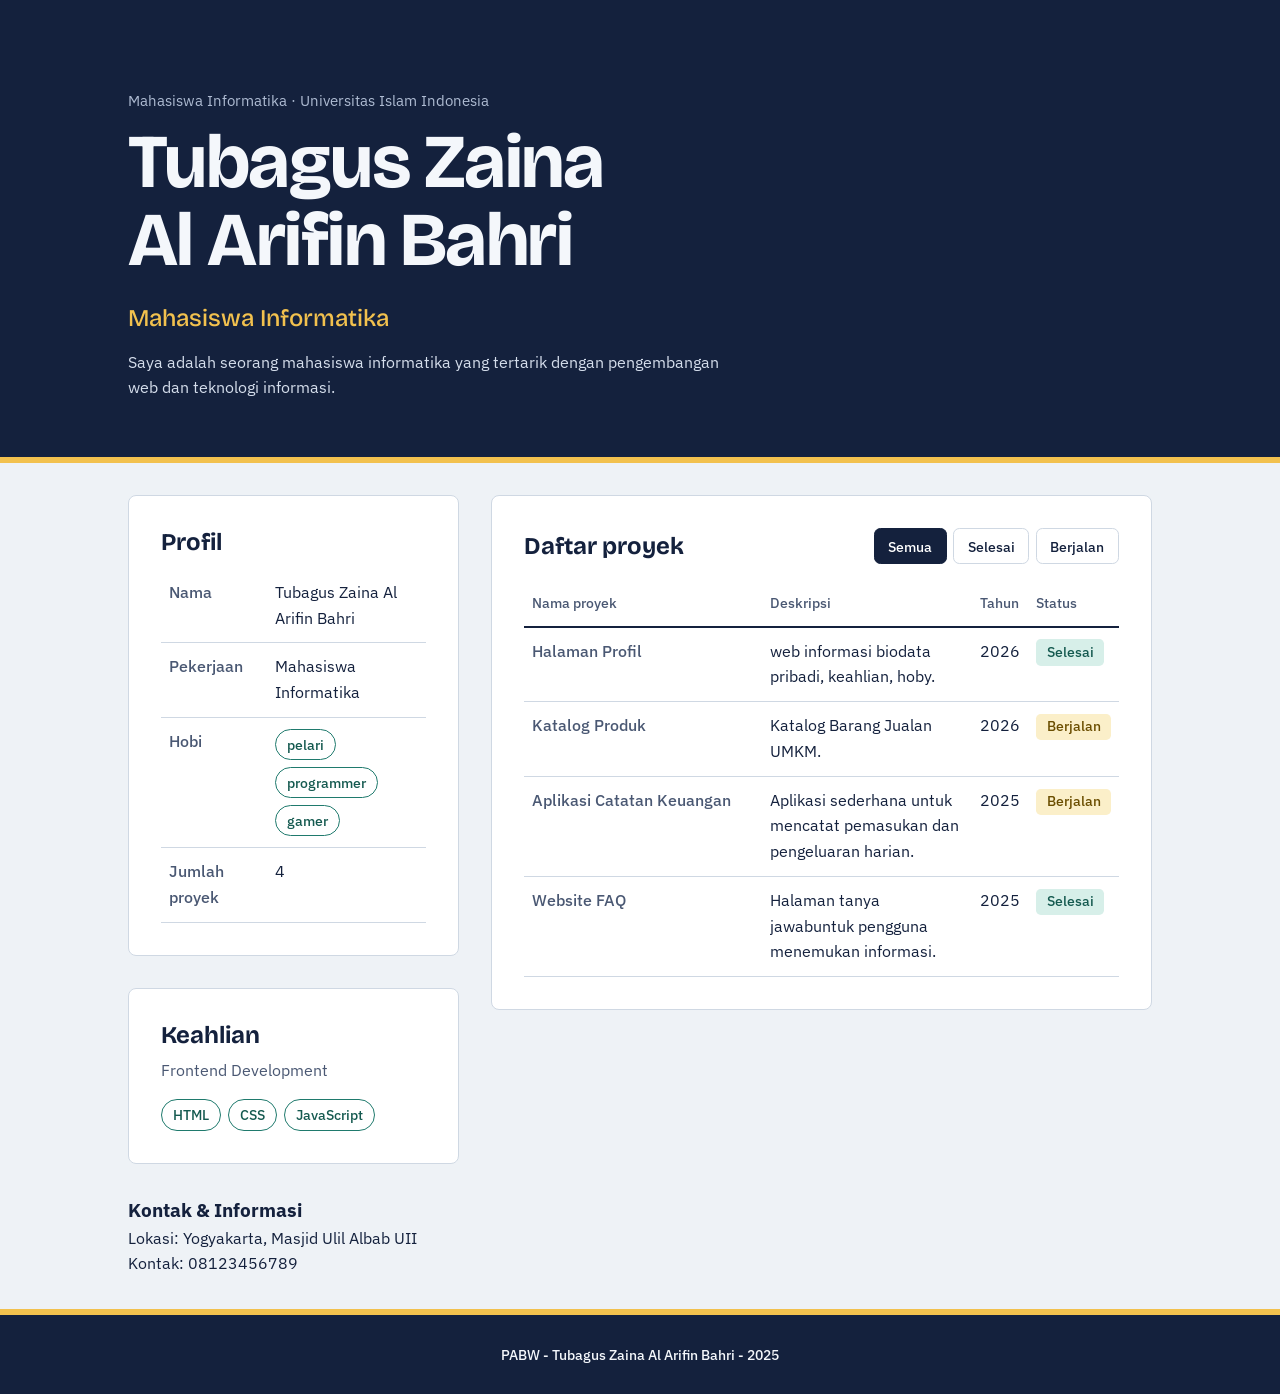
==== worksheet-p8/index.html @ b3deca1a "P8 lembar E: hilangkan 404 favicon agar Console bersih" ====
<!DOCTYPE html>
<html lang="id">
<head>
  <meta charset="UTF-8">
  <meta name="viewport" content="width=device-width, initial-scale=1">
  <title id="judul-halaman">Profil Mahasiswa</title>
  <link rel="preconnect" href="https://fonts.googleapis.com">
  <link rel="preconnect" href="https://fonts.gstatic.com" crossorigin>
  <link href="https://fonts.googleapis.com/css2?family=Bricolage+Grotesque:opsz,wght@12..96,500;12..96,700&family=IBM+Plex+Sans:wght@400;500&display=swap" rel="stylesheet">
  <link rel="icon" href="data:,">
  <link rel="stylesheet" href="css/style.css">
</head>
<body>
  <header class="hero">
    <div class="wadah">
      <p class="hero-meta">Mahasiswa Informatika · Universitas Islam Indonesia</p>
      <h1 id="nama" class="hero-nama">Tubagus Zaina Al Arifin Bahri</h1>
      <p id="peran" class="hero-peran">Mahasiswa Informatika</p>
      <p id="perkenalan" class="hero-perkenalan">Saya adalah seorang mahasiswa informatika yang tertarik dengan pengembangan web dan teknologi informasi.</p>
    </div>
  </header>

  <main class="wadah isi">
    <div class="kolom-samping">
      <section class="panel" aria-labelledby="judul-profil">
        <h2 id="judul-profil">Profil</h2>
        <table class="tabel tabel-profil">
          <tbody>
            <tr>
              <th scope="row">Nama</th>
              <td id="tabel-nama">Tubagus Zaina Al Arifin Bahri</td>
            </tr>
            <tr>
              <th scope="row">Pekerjaan</th>
              <td id="tabel-peran">Mahasiswa Informatika</td>
            </tr>
            <tr>
              <th scope="row">Hobi</th>
              <td><ul id="daftar-hobi" class="chip-daftar">pelari, programmer, gamer</ul></td>
            </tr>
            <tr>
              <th scope="row">Jumlah proyek</th>
              <td id="jumlah-proyek"></td>
            </tr>
          </tbody>
        </table>
      </section>

      <section class="panel" aria-labelledby="judul-keahlian">
        <h2 id="judul-keahlian">Keahlian</h2>
        <p id="keahlian-ringkas" class="keahlian-ringkas">Frontend Development</p>
        <ul id="daftar-keahlian" class="chip-daftar">
          <li>JavaScript</li>
          <li>HTML</li>
          <li>CSS</li>
        </ul>
      </section>
    </div>

    <section class="panel panel-proyek" aria-labelledby="judul-proyek">
      <div class="proyek-kepala">
        <h2 id="judul-proyek">Daftar proyek</h2>
        <div class="filter" role="group" aria-label="Saring proyek">
          <button type="button" class="filter-tombol" data-filter="semua" aria-pressed="true">Semua</button>
          <button type="button" class="filter-tombol" data-filter="selesai" aria-pressed="false">Selesai</button>
          <button type="button" class="filter-tombol" data-filter="berjalan" aria-pressed="false">Berjalan</button>
        </div>
      </div>
      <p id="hasil-filter" class="hasil-filter" aria-live="polite"></p>
      <div class="tabel-gulir">
        <table class="tabel tabel-proyek">
          <thead>
            <tr>
              <th scope="col">Nama proyek</th>
              <th scope="col">Deskripsi</th>
              <th scope="col">Tahun</th>
              <th scope="col">Status</th>
            </tr>
          </thead>
          <tbody id="daftar-proyek"></tbody>
        </table>
      </div>
    </section>
      <section id="kontak" class="card">
        <h3>Kontak & Informasi</h3>
        <p>Lokasi: Yogyakarta, Masjid Ulil Albab UII</p>
        <p>Kontak: 08123456789</p>

      </section>
    </main>

  <footer class="kaki">
    <div class="wadah">
      <table class="tabel tabel-kaki">
        <tbody>
          <tr>
            <td>PABW - Tubagus Zaina Al Arifin Bahri - 2025</td>
          </tr>
        </tbody>
      </table>
    </div>
  </footer>

  <script type="module" src="js/app.js"></script>
</body>
</html>
---- worksheet-p8/css/style.css ----
/* ===== Token ===== */
:root {
  --latar: #eef2f6;
  --kertas: #ffffff;
  --tinta: #14213d;
  --tinta-pudar: #4a5873;
  --garis: #cfd8e3;
  --aksen: #1f7a6d;
  --aksen-gelap: #155a50;
  --sorot: #f2c14e;

  --font-judul: "Bricolage Grotesque", "Segoe UI", system-ui, sans-serif;
  --font-isi: "IBM Plex Sans", "Segoe UI", system-ui, sans-serif;

  --lebar: 64rem;
  --jarak: clamp(1rem, 4vw, 2rem);
}

/* ===== Dasar ===== */
*,
*::before,
*::after {
  box-sizing: border-box;
}

html {
  -webkit-text-size-adjust: 100%;
}

body {
  margin: 0;
  background: var(--latar);
  color: var(--tinta);
  font-family: var(--font-isi);
  font-size: 1rem;
  line-height: 1.6;
}

h1,
h2,
h3,
p,
ul {
  margin: 0;
}

ul {
  padding: 0;
  list-style: none;
}

.wadah {
  width: min(100% - 2 * var(--jarak), var(--lebar));
  margin-inline: auto;
}

:focus-visible {
  outline: 3px solid var(--aksen);
  outline-offset: 3px;
}

/* ===== Hero ===== */
.hero {
  background: var(--tinta);
  color: #f4f7fb;
  padding-block: clamp(2.5rem, 9vw, 5.5rem) clamp(2rem, 6vw, 3.5rem);
  border-bottom: 6px solid var(--sorot);
}

.hero-meta {
  color: #aebbd2;
  font-size: 0.95rem;
  margin-bottom: 0.75rem;
}

.hero-nama {
  font-family: var(--font-judul);
  font-weight: 700;
  font-size: clamp(2.25rem, 8vw, 4.75rem);
  line-height: 1.02;
  letter-spacing: -0.02em;
  max-width: 14ch;
  text-wrap: balance;
}

.hero-peran {
  margin-top: 1.25rem;
  font-family: var(--font-judul);
  font-weight: 500;
  font-size: clamp(1.15rem, 3vw, 1.5rem);
  color: var(--sorot);
}

.hero-perkenalan {
  margin-top: 0.75rem;
  max-width: 60ch;
  color: #d5deec;
}

/* ===== Isi: dua kolom, satu kolom di layar kecil ===== */
.isi {
  display: grid;
  grid-template-columns: 1fr;
  gap: var(--jarak);
  padding-block: var(--jarak);
}

.panel {
  background: var(--kertas);
  border: 1px solid var(--garis);
  border-radius: 0.5rem;
  padding: var(--jarak);
}

.panel h2 {
  font-family: var(--font-judul);
  font-size: 1.5rem;
  line-height: 1.2;
}

/* ===== Kolom samping ===== */
.kolom-samping {
  display: grid;
  gap: var(--jarak);
}

/* ===== Tabel umum ===== */
.tabel {
  width: 100%;
  border-collapse: collapse;
}

.tabel th,
.tabel td {
  text-align: left;
  vertical-align: top;
  padding: 0.7rem 0.5rem;
  border-bottom: 1px solid var(--garis);
}

.tabel thead th {
  font-size: 0.9rem;
  color: var(--tinta-pudar);
  font-weight: 500;
  border-bottom: 2px solid var(--tinta);
}

.tabel tbody th {
  width: 40%;
  font-weight: 500;
  color: var(--tinta-pudar);
}

.tabel-profil {
  margin-top: 0.75rem;
}

/* ===== Chip (hobi dan keahlian) ===== */
.chip-daftar {
  display: flex;
  flex-wrap: wrap;
  gap: 0.4rem;
}

.chip-daftar li {
  padding: 0.2rem 0.7rem;
  border: 1.5px solid var(--aksen);
  border-radius: 999px;
  color: var(--aksen-gelap);
  font-weight: 500;
  font-size: 0.9rem;
}

/* ===== Keahlian ===== */
.keahlian-ringkas {
  margin-top: 0.5rem;
  color: var(--tinta-pudar);
  overflow-wrap: anywhere;
}

.keahlian-ringkas:not(:empty) + .chip-daftar,
.keahlian-ringkas:empty + .chip-daftar {
  margin-top: 1rem;
}

/* ===== Proyek ===== */
.proyek-kepala {
  display: flex;
  flex-wrap: wrap;
  align-items: center;
  justify-content: space-between;
  gap: 0.75rem;
}

.filter {
  display: flex;
  flex-wrap: wrap;
  gap: 0.4rem;
}

.filter-tombol {
  font: inherit;
  font-size: 0.9rem;
  font-weight: 500;
  color: var(--tinta);
  background: transparent;
  border: 1.5px solid var(--garis);
  border-radius: 0.4rem;
  padding: 0.35rem 0.85rem;
  cursor: pointer;
}

.filter-tombol:hover {
  border-color: var(--tinta);
}

.filter-tombol[aria-pressed="true"] {
  background: var(--tinta);
  border-color: var(--tinta);
  color: #ffffff;
}

.hasil-filter {
  margin-top: 0.75rem;
  color: var(--tinta-pudar);
  font-size: 0.95rem;
}

.hasil-filter:empty {
  display: none;
}

.tabel-gulir {
  margin-top: 1rem;
  overflow-x: auto;
}

.tabel-proyek td:first-child {
  font-family: var(--font-judul);
  font-weight: 500;
  font-size: 1.05rem;
}

.status {
  display: inline-block;
  padding: 0.15rem 0.65rem;
  border-radius: 0.3rem;
  font-size: 0.85rem;
  font-weight: 500;
  white-space: nowrap;
}

.status--selesai {
  background: #d7efe9;
  color: var(--aksen-gelap);
}

.status--berjalan {
  background: #fbefc9;
  color: #6b4e00;
}

/* ===== Kaki ===== */
.kaki {
  padding-block: 1.25rem;
  border-top: 6px solid var(--sorot);
  background: var(--tinta);
  color: #d5deec;
  font-size: 0.9rem;
}

.tabel-kaki th,
.tabel-kaki td {
  padding: 0.5rem;
}

.tabel-kaki thead th {
  border-bottom: 1px solid var(--garis);
}

.tabel-kaki tbody td {
  border-bottom: 0;
  color: #f4f7fb;
  text-align: center;
  font-weight: 500;
}

@media (max-width: 36rem) {
  .tabel-kaki thead {
    display: none;
  }

  .tabel-kaki tr,
  .tabel-kaki td {
    display: block;
  }

  .tabel-kaki td {
    padding: 0.15rem 0;
  }
}

/* ===== Layar lebar ===== */
@media (min-width: 52rem) {
  .isi {
    grid-template-columns: minmax(16rem, 1fr) 2fr;
    align-items: start;
  }

  .kolom-samping {
    position: sticky;
    top: var(--jarak);
  }
}

@media (prefers-reduced-motion: reduce) {
  * {
    scroll-behavior: auto;
    transition: none;
  }
}
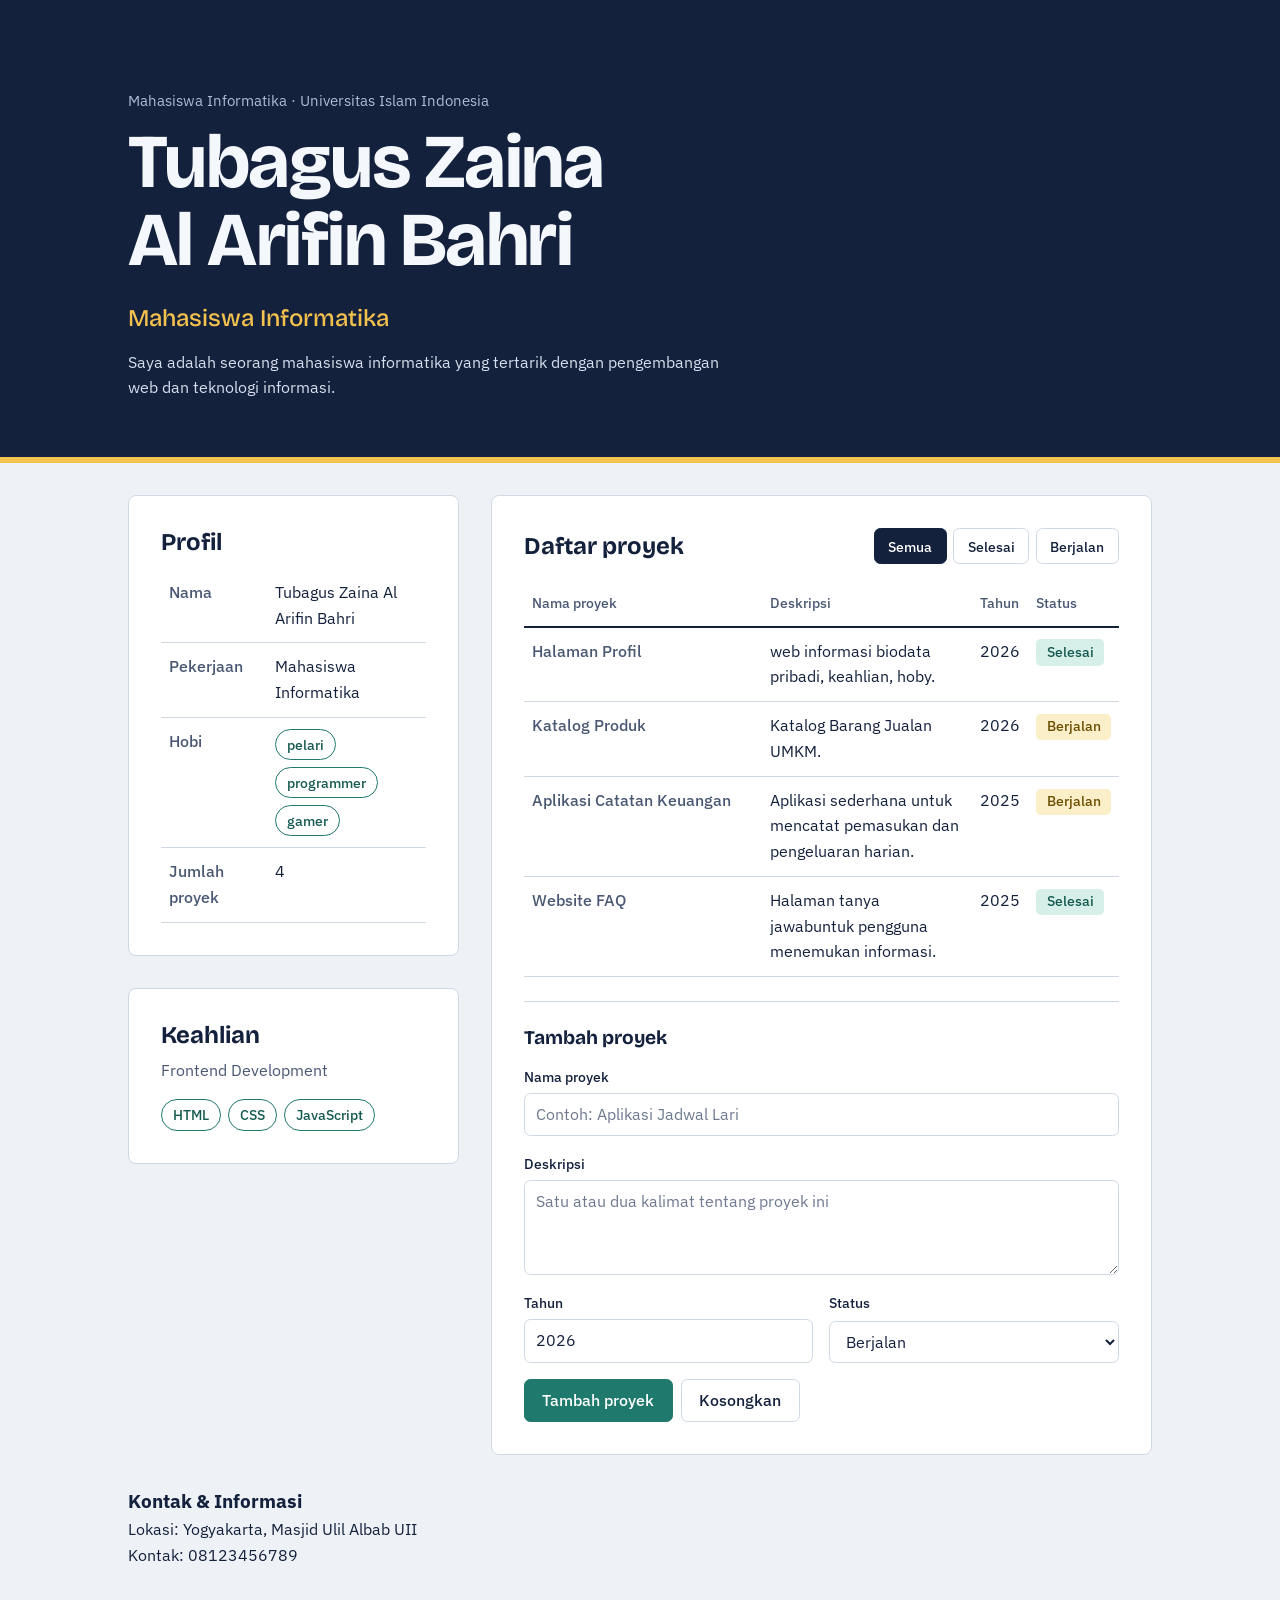
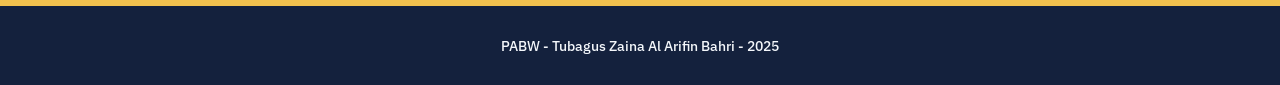
==== commit 51c3db0f: "P8: tambah form input proyek (HTML + CSS) dan perbaiki overflow horizontal di mobile" ====
--- a/worksheet-p8/index.html
+++ b/worksheet-p8/index.html
@@ -80,6 +80,35 @@
           <tbody id="daftar-proyek"></tbody>
         </table>
       </div>
+      <form id="form-proyek" class="form-proyek" aria-labelledby="judul-form">
+        <h3 id="judul-form">Tambah proyek</h3>
+        <div class="form-grid">
+          <div class="field field--lebar">
+            <label for="input-judul">Nama proyek</label>
+            <input type="text" id="input-judul" name="judul" required maxlength="60" placeholder="Contoh: Aplikasi Jadwal Lari">
+          </div>
+          <div class="field field--lebar">
+            <label for="input-deskripsi">Deskripsi</label>
+            <textarea id="input-deskripsi" name="deskripsi" rows="3" required maxlength="160" placeholder="Satu atau dua kalimat tentang proyek ini"></textarea>
+          </div>
+          <div class="field">
+            <label for="input-tahun">Tahun</label>
+            <input type="number" id="input-tahun" name="tahun" required min="2000" max="2100" value="2026" inputmode="numeric">
+          </div>
+          <div class="field">
+            <label for="input-status">Status</label>
+            <select id="input-status" name="selesai">
+              <option value="false">Berjalan</option>
+              <option value="true">Selesai</option>
+            </select>
+          </div>
+        </div>
+        <p id="pesan-form" class="pesan-form" role="status" aria-live="polite"></p>
+        <div class="form-aksi">
+          <button type="submit" class="tombol">Tambah proyek</button>
+          <button type="reset" class="tombol tombol--sekunder">Kosongkan</button>
+        </div>
+      </form>
     </section>
       <section id="kontak" class="card">
         <h3>Kontak & Informasi</h3>
--- a/worksheet-p8/css/style.css
+++ b/worksheet-p8/css/style.css
@@ -100,7 +100,7 @@
 /* ===== Isi: dua kolom, satu kolom di layar kecil ===== */
 .isi {
   display: grid;
-  grid-template-columns: 1fr;
+  grid-template-columns: minmax(0, 1fr);
   gap: var(--jarak);
   padding-block: var(--jarak);
 }
@@ -285,6 +285,132 @@
   font-weight: 500;
 }
 
+/* ===== Form tambah proyek ===== */
+.form-proyek {
+  margin-top: 1.5rem;
+  padding-top: 1.5rem;
+  border-top: 1px solid var(--garis);
+}
+
+.form-proyek h3 {
+  font-family: var(--font-judul);
+  font-size: 1.2rem;
+  line-height: 1.2;
+}
+
+.form-grid {
+  display: grid;
+  grid-template-columns: 1fr;
+  gap: 1rem;
+  margin-top: 1rem;
+}
+
+.field {
+  display: grid;
+  gap: 0.3rem;
+}
+
+.field label {
+  font-size: 0.9rem;
+  font-weight: 500;
+}
+
+.field input,
+.field select,
+.field textarea {
+  width: 100%;
+  font: inherit;
+  color: var(--tinta);
+  background: var(--kertas);
+  border: 1.5px solid var(--garis);
+  border-radius: 0.4rem;
+  padding: 0.5rem 0.7rem;
+}
+
+.field textarea {
+  resize: vertical;
+  min-height: 5rem;
+}
+
+.field input::placeholder,
+.field textarea::placeholder {
+  color: var(--tinta-pudar);
+  opacity: 0.8;
+}
+
+.field input:hover,
+.field select:hover,
+.field textarea:hover {
+  border-color: var(--tinta-pudar);
+}
+
+.field input:focus-visible,
+.field select:focus-visible,
+.field textarea:focus-visible {
+  outline: 3px solid var(--aksen);
+  outline-offset: 1px;
+  border-color: var(--aksen);
+}
+
+.field input:user-invalid,
+.field textarea:user-invalid {
+  border-color: #b3261e;
+}
+
+.pesan-form {
+  margin-top: 0.75rem;
+  font-size: 0.95rem;
+  color: var(--tinta-pudar);
+}
+
+.pesan-form:empty {
+  display: none;
+}
+
+.form-aksi {
+  display: flex;
+  flex-wrap: wrap;
+  gap: 0.5rem;
+  margin-top: 1rem;
+}
+
+.tombol {
+  font: inherit;
+  font-weight: 500;
+  color: #ffffff;
+  background: var(--aksen);
+  border: 1.5px solid var(--aksen);
+  border-radius: 0.4rem;
+  padding: 0.5rem 1.1rem;
+  cursor: pointer;
+}
+
+.tombol:hover {
+  background: var(--aksen-gelap);
+  border-color: var(--aksen-gelap);
+}
+
+.tombol--sekunder {
+  color: var(--tinta);
+  background: transparent;
+  border-color: var(--garis);
+}
+
+.tombol--sekunder:hover {
+  background: transparent;
+  border-color: var(--tinta);
+}
+
+@media (min-width: 36rem) {
+  .form-grid {
+    grid-template-columns: 1fr 1fr;
+  }
+
+  .field--lebar {
+    grid-column: 1 / -1;
+  }
+}
+
 @media (max-width: 36rem) {
   .tabel-kaki thead {
     display: none;
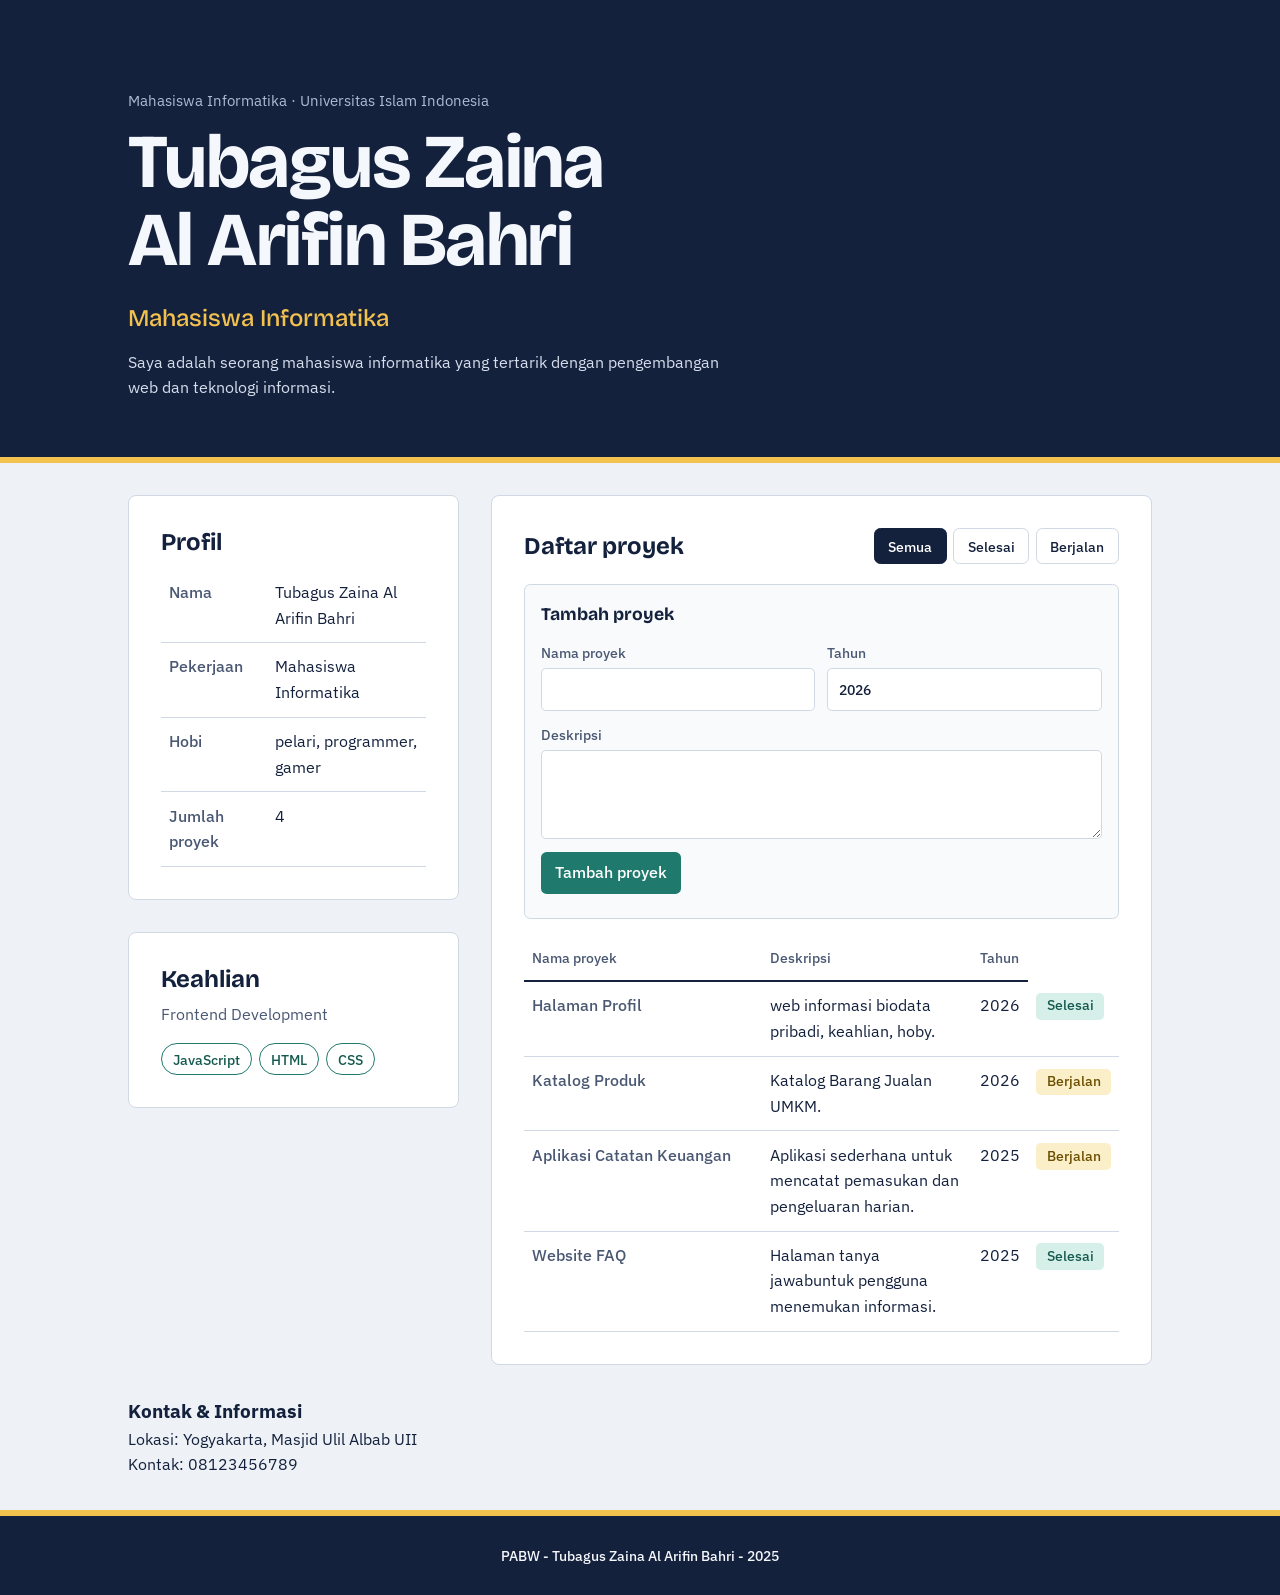
==== commit 9cde793e: "23.25" ====
--- a/worksheet-p8/index.html
+++ b/worksheet-p8/index.html
@@ -7,7 +7,6 @@
   <link rel="preconnect" href="https://fonts.googleapis.com">
   <link rel="preconnect" href="https://fonts.gstatic.com" crossorigin>
   <link href="https://fonts.googleapis.com/css2?family=Bricolage+Grotesque:opsz,wght@12..96,500;12..96,700&family=IBM+Plex+Sans:wght@400;500&display=swap" rel="stylesheet">
-  <link rel="icon" href="data:,">
   <link rel="stylesheet" href="css/style.css">
 </head>
 <body>
@@ -67,6 +66,25 @@
         </div>
       </div>
       <p id="hasil-filter" class="hasil-filter" aria-live="polite"></p>
+      <form id="form-proyek" class="form-proyek">
+        <h3>Tambah proyek</h3>
+        <div class="form-proyek-grid">
+          <label>
+            Nama proyek
+            <input name="judul" type="text" required maxlength="100">
+          </label>
+          <label>
+            Tahun
+            <input name="tahun" type="number" required min="1900" max="9999" value="2026">
+          </label>
+          <label class="form-proyek-deskripsi">
+            Deskripsi
+            <textarea name="deskripsi" required maxlength="500" rows="3"></textarea>
+          </label>
+        </div>
+        <button class="tombol-tambah" type="submit">Tambah proyek</button>
+        <p id="pesan-proyek" class="pesan-proyek" aria-live="polite"></p>
+      </form>
       <div class="tabel-gulir">
         <table class="tabel tabel-proyek">
           <thead>
@@ -74,41 +92,11 @@
               <th scope="col">Nama proyek</th>
               <th scope="col">Deskripsi</th>
               <th scope="col">Tahun</th>
-              <th scope="col">Status</th>
             </tr>
           </thead>
           <tbody id="daftar-proyek"></tbody>
         </table>
       </div>
-      <form id="form-proyek" class="form-proyek" aria-labelledby="judul-form">
-        <h3 id="judul-form">Tambah proyek</h3>
-        <div class="form-grid">
-          <div class="field field--lebar">
-            <label for="input-judul">Nama proyek</label>
-            <input type="text" id="input-judul" name="judul" required maxlength="60" placeholder="Contoh: Aplikasi Jadwal Lari">
-          </div>
-          <div class="field field--lebar">
-            <label for="input-deskripsi">Deskripsi</label>
-            <textarea id="input-deskripsi" name="deskripsi" rows="3" required maxlength="160" placeholder="Satu atau dua kalimat tentang proyek ini"></textarea>
-          </div>
-          <div class="field">
-            <label for="input-tahun">Tahun</label>
-            <input type="number" id="input-tahun" name="tahun" required min="2000" max="2100" value="2026" inputmode="numeric">
-          </div>
-          <div class="field">
-            <label for="input-status">Status</label>
-            <select id="input-status" name="selesai">
-              <option value="false">Berjalan</option>
-              <option value="true">Selesai</option>
-            </select>
-          </div>
-        </div>
-        <p id="pesan-form" class="pesan-form" role="status" aria-live="polite"></p>
-        <div class="form-aksi">
-          <button type="submit" class="tombol">Tambah proyek</button>
-          <button type="reset" class="tombol tombol--sekunder">Kosongkan</button>
-        </div>
-      </form>
     </section>
       <section id="kontak" class="card">
         <h3>Kontak & Informasi</h3>
@@ -127,6 +115,7 @@
           </tr>
         </tbody>
       </table>
+
     </div>
   </footer>
 
--- a/worksheet-p8/css/style.css
+++ b/worksheet-p8/css/style.css
@@ -100,7 +100,7 @@
 /* ===== Isi: dua kolom, satu kolom di layar kecil ===== */
 .isi {
   display: grid;
-  grid-template-columns: minmax(0, 1fr);
+  grid-template-columns: 1fr;
   gap: var(--jarak);
   padding-block: var(--jarak);
 }
@@ -230,6 +230,76 @@
   display: none;
 }
 
+.form-proyek {
+  margin-top: 1.25rem;
+  padding: 1rem;
+  border: 1px solid var(--garis);
+  border-radius: 0.4rem;
+  background: #f8fafc;
+}
+
+.form-proyek h3 {
+  margin-bottom: 0.75rem;
+  font-family: var(--font-judul);
+  font-size: 1.1rem;
+}
+
+.form-proyek-grid {
+  display: grid;
+  grid-template-columns: repeat(auto-fit, minmax(min(100%, 12rem), 1fr));
+  gap: 0.75rem;
+}
+
+.form-proyek label {
+  display: grid;
+  gap: 0.25rem;
+  color: var(--tinta-pudar);
+  font-size: 0.9rem;
+  font-weight: 500;
+}
+
+.form-proyek-deskripsi {
+  grid-column: 1 / -1;
+}
+
+.form-proyek input,
+.form-proyek textarea,
+.form-proyek select {
+  width: 100%;
+  padding: 0.55rem 0.65rem;
+  border: 1px solid var(--garis);
+  border-radius: 0.3rem;
+  background: var(--kertas);
+  color: var(--tinta);
+  font: inherit;
+}
+
+.form-proyek textarea {
+  resize: vertical;
+}
+
+.tombol-tambah {
+  margin-top: 0.85rem;
+  padding: 0.5rem 0.9rem;
+  border: 0;
+  border-radius: 0.35rem;
+  background: var(--aksen);
+  color: #ffffff;
+  font: inherit;
+  font-weight: 500;
+  cursor: pointer;
+}
+
+.tombol-tambah:hover {
+  background: var(--aksen-gelap);
+}
+
+.pesan-proyek {
+  margin-top: 0.5rem;
+  color: var(--aksen-gelap);
+  font-size: 0.9rem;
+}
+
 .tabel-gulir {
   margin-top: 1rem;
   overflow-x: auto;
@@ -285,132 +355,6 @@
   font-weight: 500;
 }
 
-/* ===== Form tambah proyek ===== */
-.form-proyek {
-  margin-top: 1.5rem;
-  padding-top: 1.5rem;
-  border-top: 1px solid var(--garis);
-}
-
-.form-proyek h3 {
-  font-family: var(--font-judul);
-  font-size: 1.2rem;
-  line-height: 1.2;
-}
-
-.form-grid {
-  display: grid;
-  grid-template-columns: 1fr;
-  gap: 1rem;
-  margin-top: 1rem;
-}
-
-.field {
-  display: grid;
-  gap: 0.3rem;
-}
-
-.field label {
-  font-size: 0.9rem;
-  font-weight: 500;
-}
-
-.field input,
-.field select,
-.field textarea {
-  width: 100%;
-  font: inherit;
-  color: var(--tinta);
-  background: var(--kertas);
-  border: 1.5px solid var(--garis);
-  border-radius: 0.4rem;
-  padding: 0.5rem 0.7rem;
-}
-
-.field textarea {
-  resize: vertical;
-  min-height: 5rem;
-}
-
-.field input::placeholder,
-.field textarea::placeholder {
-  color: var(--tinta-pudar);
-  opacity: 0.8;
-}
-
-.field input:hover,
-.field select:hover,
-.field textarea:hover {
-  border-color: var(--tinta-pudar);
-}
-
-.field input:focus-visible,
-.field select:focus-visible,
-.field textarea:focus-visible {
-  outline: 3px solid var(--aksen);
-  outline-offset: 1px;
-  border-color: var(--aksen);
-}
-
-.field input:user-invalid,
-.field textarea:user-invalid {
-  border-color: #b3261e;
-}
-
-.pesan-form {
-  margin-top: 0.75rem;
-  font-size: 0.95rem;
-  color: var(--tinta-pudar);
-}
-
-.pesan-form:empty {
-  display: none;
-}
-
-.form-aksi {
-  display: flex;
-  flex-wrap: wrap;
-  gap: 0.5rem;
-  margin-top: 1rem;
-}
-
-.tombol {
-  font: inherit;
-  font-weight: 500;
-  color: #ffffff;
-  background: var(--aksen);
-  border: 1.5px solid var(--aksen);
-  border-radius: 0.4rem;
-  padding: 0.5rem 1.1rem;
-  cursor: pointer;
-}
-
-.tombol:hover {
-  background: var(--aksen-gelap);
-  border-color: var(--aksen-gelap);
-}
-
-.tombol--sekunder {
-  color: var(--tinta);
-  background: transparent;
-  border-color: var(--garis);
-}
-
-.tombol--sekunder:hover {
-  background: transparent;
-  border-color: var(--tinta);
-}
-
-@media (min-width: 36rem) {
-  .form-grid {
-    grid-template-columns: 1fr 1fr;
-  }
-
-  .field--lebar {
-    grid-column: 1 / -1;
-  }
-}
-
 @media (max-width: 36rem) {
   .tabel-kaki thead {
     display: none;
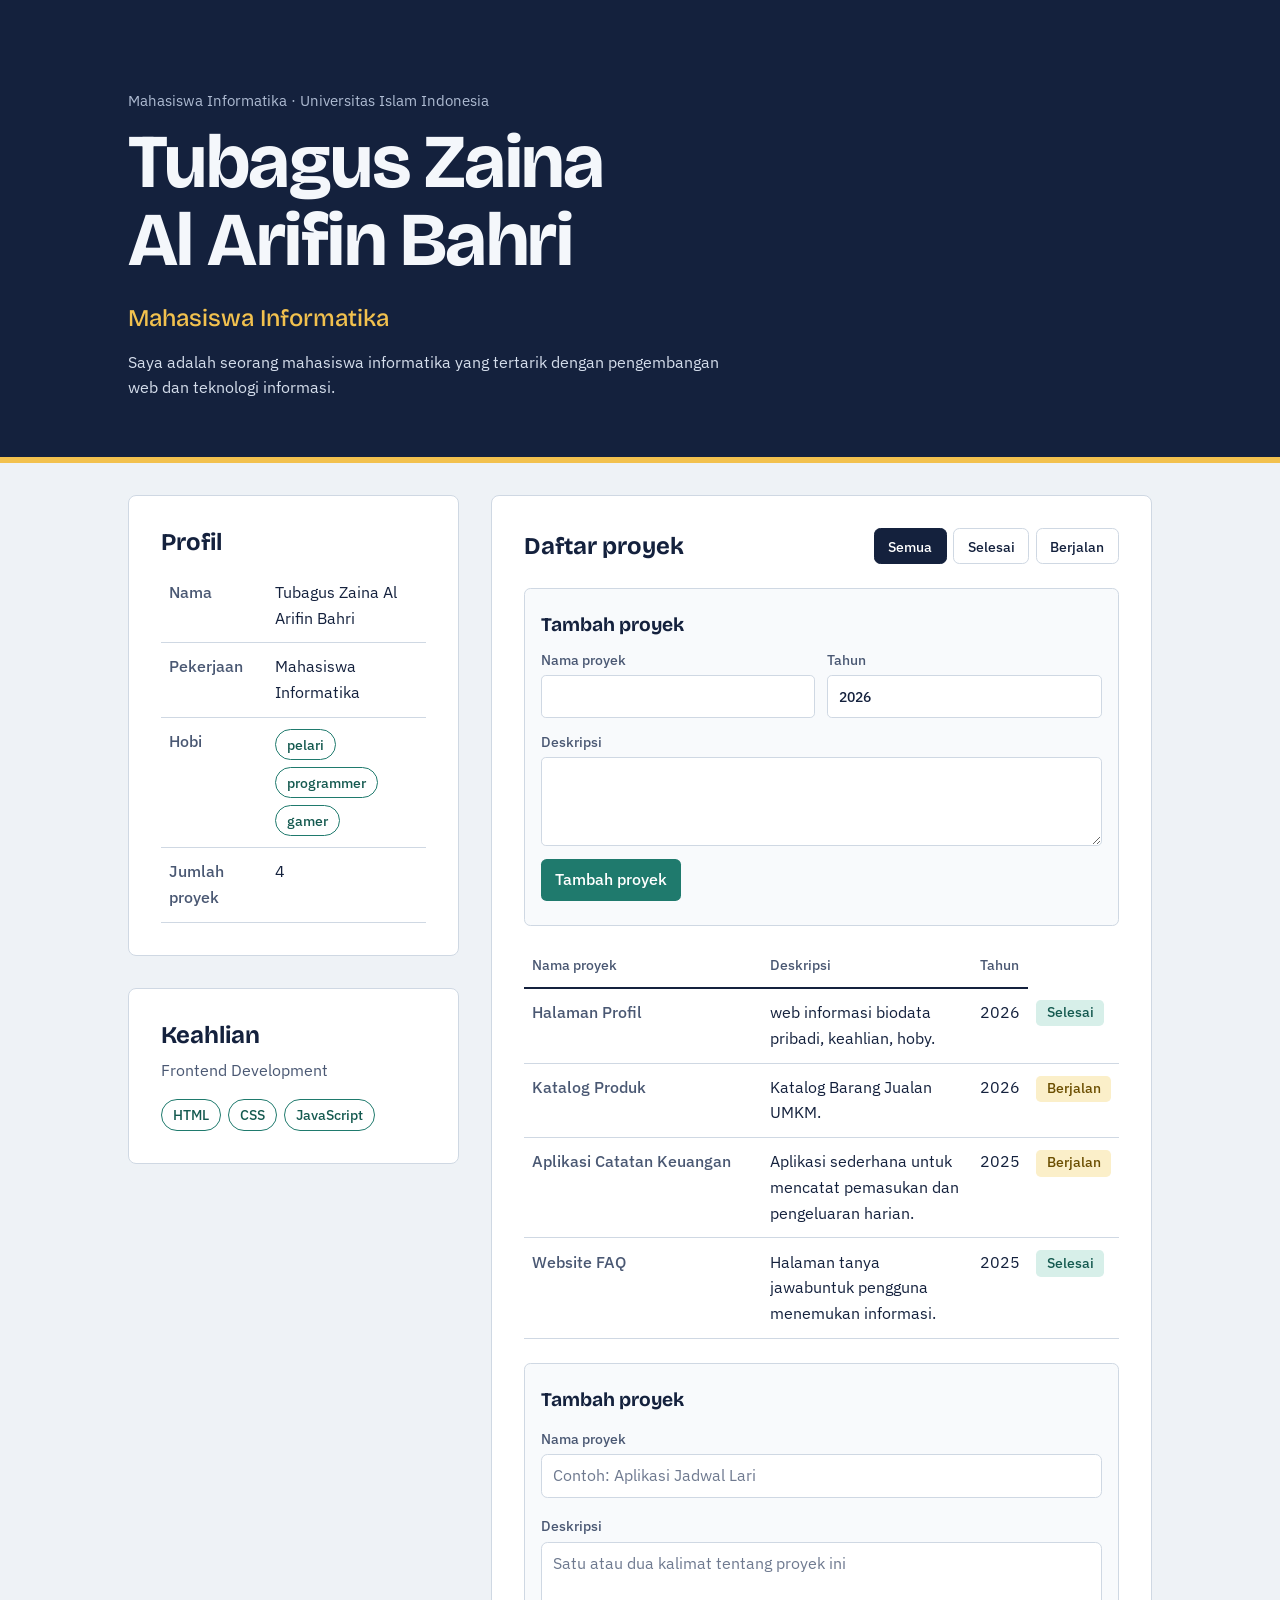
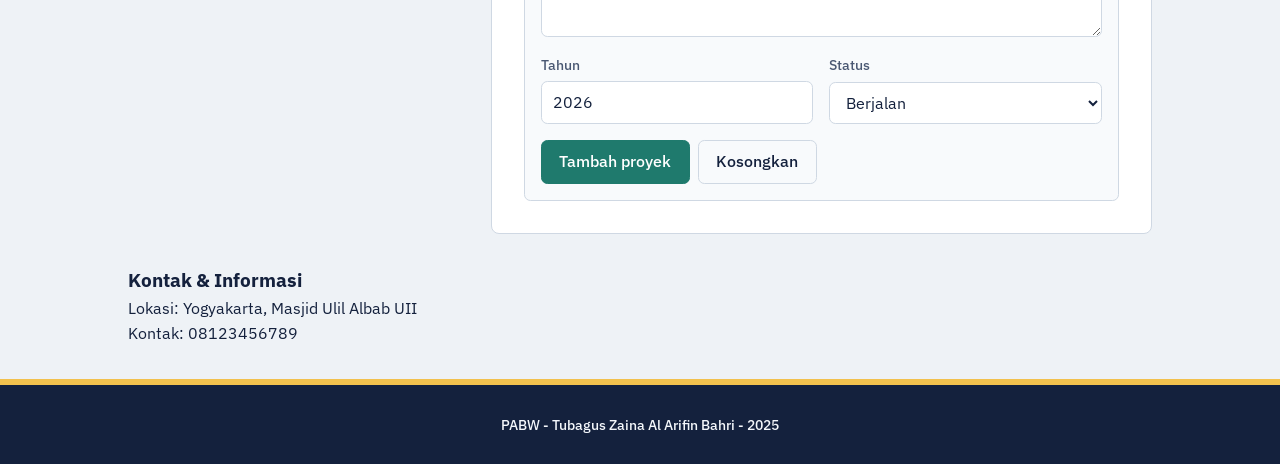
==== commit 05c8a1d5: "Merge branch 'main' of https://github.com/tubaguszaina-ux/Web-based-Application-Development---A" ====
--- a/worksheet-p8/index.html
+++ b/worksheet-p8/index.html
@@ -7,6 +7,7 @@
   <link rel="preconnect" href="https://fonts.googleapis.com">
   <link rel="preconnect" href="https://fonts.gstatic.com" crossorigin>
   <link href="https://fonts.googleapis.com/css2?family=Bricolage+Grotesque:opsz,wght@12..96,500;12..96,700&family=IBM+Plex+Sans:wght@400;500&display=swap" rel="stylesheet">
+  <link rel="icon" href="data:,">
   <link rel="stylesheet" href="css/style.css">
 </head>
 <body>
@@ -97,6 +98,35 @@
           <tbody id="daftar-proyek"></tbody>
         </table>
       </div>
+      <form id="form-proyek" class="form-proyek" aria-labelledby="judul-form">
+        <h3 id="judul-form">Tambah proyek</h3>
+        <div class="form-grid">
+          <div class="field field--lebar">
+            <label for="input-judul">Nama proyek</label>
+            <input type="text" id="input-judul" name="judul" required maxlength="60" placeholder="Contoh: Aplikasi Jadwal Lari">
+          </div>
+          <div class="field field--lebar">
+            <label for="input-deskripsi">Deskripsi</label>
+            <textarea id="input-deskripsi" name="deskripsi" rows="3" required maxlength="160" placeholder="Satu atau dua kalimat tentang proyek ini"></textarea>
+          </div>
+          <div class="field">
+            <label for="input-tahun">Tahun</label>
+            <input type="number" id="input-tahun" name="tahun" required min="2000" max="2100" value="2026" inputmode="numeric">
+          </div>
+          <div class="field">
+            <label for="input-status">Status</label>
+            <select id="input-status" name="selesai">
+              <option value="false">Berjalan</option>
+              <option value="true">Selesai</option>
+            </select>
+          </div>
+        </div>
+        <p id="pesan-form" class="pesan-form" role="status" aria-live="polite"></p>
+        <div class="form-aksi">
+          <button type="submit" class="tombol">Tambah proyek</button>
+          <button type="reset" class="tombol tombol--sekunder">Kosongkan</button>
+        </div>
+      </form>
     </section>
       <section id="kontak" class="card">
         <h3>Kontak & Informasi</h3>
--- a/worksheet-p8/css/style.css
+++ b/worksheet-p8/css/style.css
@@ -100,7 +100,7 @@
 /* ===== Isi: dua kolom, satu kolom di layar kecil ===== */
 .isi {
   display: grid;
-  grid-template-columns: 1fr;
+  grid-template-columns: minmax(0, 1fr);
   gap: var(--jarak);
   padding-block: var(--jarak);
 }
@@ -355,6 +355,132 @@
   font-weight: 500;
 }
 
+/* ===== Form tambah proyek ===== */
+.form-proyek {
+  margin-top: 1.5rem;
+  padding-top: 1.5rem;
+  border-top: 1px solid var(--garis);
+}
+
+.form-proyek h3 {
+  font-family: var(--font-judul);
+  font-size: 1.2rem;
+  line-height: 1.2;
+}
+
+.form-grid {
+  display: grid;
+  grid-template-columns: 1fr;
+  gap: 1rem;
+  margin-top: 1rem;
+}
+
+.field {
+  display: grid;
+  gap: 0.3rem;
+}
+
+.field label {
+  font-size: 0.9rem;
+  font-weight: 500;
+}
+
+.field input,
+.field select,
+.field textarea {
+  width: 100%;
+  font: inherit;
+  color: var(--tinta);
+  background: var(--kertas);
+  border: 1.5px solid var(--garis);
+  border-radius: 0.4rem;
+  padding: 0.5rem 0.7rem;
+}
+
+.field textarea {
+  resize: vertical;
+  min-height: 5rem;
+}
+
+.field input::placeholder,
+.field textarea::placeholder {
+  color: var(--tinta-pudar);
+  opacity: 0.8;
+}
+
+.field input:hover,
+.field select:hover,
+.field textarea:hover {
+  border-color: var(--tinta-pudar);
+}
+
+.field input:focus-visible,
+.field select:focus-visible,
+.field textarea:focus-visible {
+  outline: 3px solid var(--aksen);
+  outline-offset: 1px;
+  border-color: var(--aksen);
+}
+
+.field input:user-invalid,
+.field textarea:user-invalid {
+  border-color: #b3261e;
+}
+
+.pesan-form {
+  margin-top: 0.75rem;
+  font-size: 0.95rem;
+  color: var(--tinta-pudar);
+}
+
+.pesan-form:empty {
+  display: none;
+}
+
+.form-aksi {
+  display: flex;
+  flex-wrap: wrap;
+  gap: 0.5rem;
+  margin-top: 1rem;
+}
+
+.tombol {
+  font: inherit;
+  font-weight: 500;
+  color: #ffffff;
+  background: var(--aksen);
+  border: 1.5px solid var(--aksen);
+  border-radius: 0.4rem;
+  padding: 0.5rem 1.1rem;
+  cursor: pointer;
+}
+
+.tombol:hover {
+  background: var(--aksen-gelap);
+  border-color: var(--aksen-gelap);
+}
+
+.tombol--sekunder {
+  color: var(--tinta);
+  background: transparent;
+  border-color: var(--garis);
+}
+
+.tombol--sekunder:hover {
+  background: transparent;
+  border-color: var(--tinta);
+}
+
+@media (min-width: 36rem) {
+  .form-grid {
+    grid-template-columns: 1fr 1fr;
+  }
+
+  .field--lebar {
+    grid-column: 1 / -1;
+  }
+}
+
 @media (max-width: 36rem) {
   .tabel-kaki thead {
     display: none;
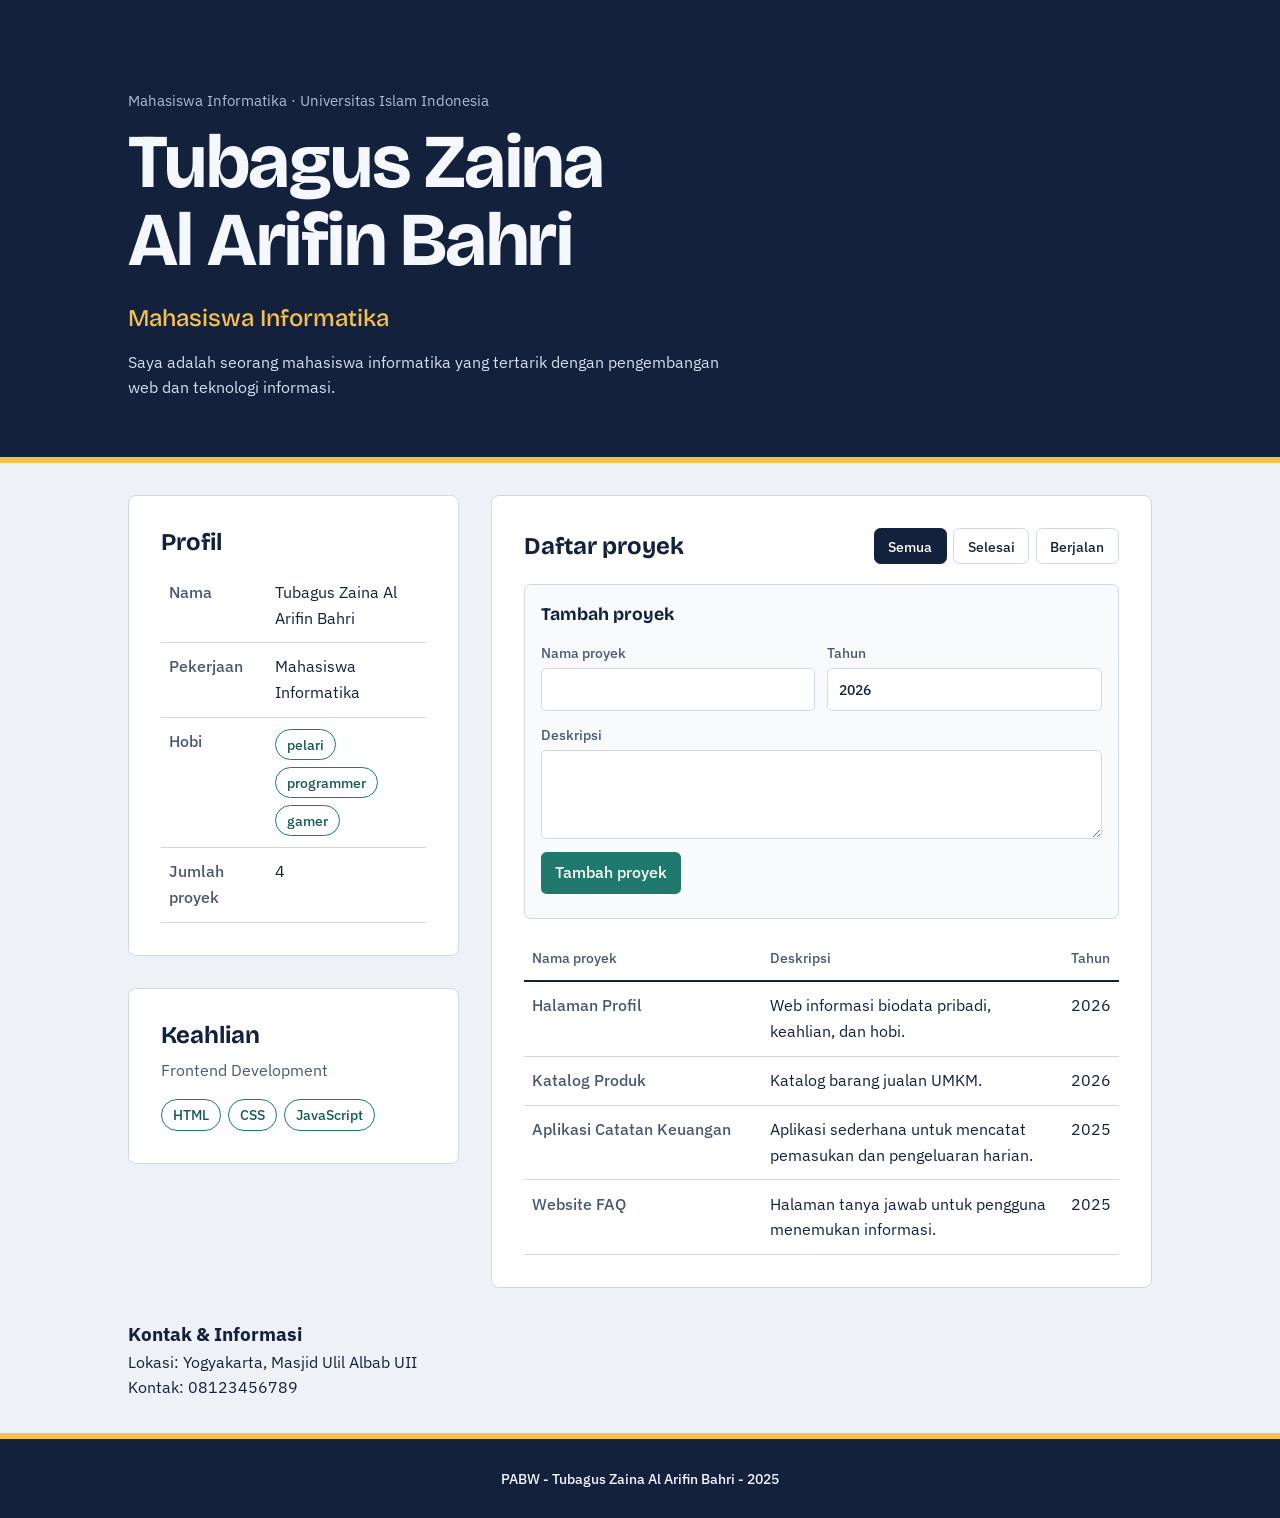
==== commit 25d33566: "P8: tulis ulang app.js per Lembar A-F, hapus form kembar di HTML/CSS" ====
--- a/worksheet-p8/index.html
+++ b/worksheet-p8/index.html
@@ -98,35 +98,6 @@
           <tbody id="daftar-proyek"></tbody>
         </table>
       </div>
-      <form id="form-proyek" class="form-proyek" aria-labelledby="judul-form">
-        <h3 id="judul-form">Tambah proyek</h3>
-        <div class="form-grid">
-          <div class="field field--lebar">
-            <label for="input-judul">Nama proyek</label>
-            <input type="text" id="input-judul" name="judul" required maxlength="60" placeholder="Contoh: Aplikasi Jadwal Lari">
-          </div>
-          <div class="field field--lebar">
-            <label for="input-deskripsi">Deskripsi</label>
-            <textarea id="input-deskripsi" name="deskripsi" rows="3" required maxlength="160" placeholder="Satu atau dua kalimat tentang proyek ini"></textarea>
-          </div>
-          <div class="field">
-            <label for="input-tahun">Tahun</label>
-            <input type="number" id="input-tahun" name="tahun" required min="2000" max="2100" value="2026" inputmode="numeric">
-          </div>
-          <div class="field">
-            <label for="input-status">Status</label>
-            <select id="input-status" name="selesai">
-              <option value="false">Berjalan</option>
-              <option value="true">Selesai</option>
-            </select>
-          </div>
-        </div>
-        <p id="pesan-form" class="pesan-form" role="status" aria-live="polite"></p>
-        <div class="form-aksi">
-          <button type="submit" class="tombol">Tambah proyek</button>
-          <button type="reset" class="tombol tombol--sekunder">Kosongkan</button>
-        </div>
-      </form>
     </section>
       <section id="kontak" class="card">
         <h3>Kontak & Informasi</h3>
--- a/worksheet-p8/css/style.css
+++ b/worksheet-p8/css/style.css
@@ -355,132 +355,6 @@
   font-weight: 500;
 }
 
-/* ===== Form tambah proyek ===== */
-.form-proyek {
-  margin-top: 1.5rem;
-  padding-top: 1.5rem;
-  border-top: 1px solid var(--garis);
-}
-
-.form-proyek h3 {
-  font-family: var(--font-judul);
-  font-size: 1.2rem;
-  line-height: 1.2;
-}
-
-.form-grid {
-  display: grid;
-  grid-template-columns: 1fr;
-  gap: 1rem;
-  margin-top: 1rem;
-}
-
-.field {
-  display: grid;
-  gap: 0.3rem;
-}
-
-.field label {
-  font-size: 0.9rem;
-  font-weight: 500;
-}
-
-.field input,
-.field select,
-.field textarea {
-  width: 100%;
-  font: inherit;
-  color: var(--tinta);
-  background: var(--kertas);
-  border: 1.5px solid var(--garis);
-  border-radius: 0.4rem;
-  padding: 0.5rem 0.7rem;
-}
-
-.field textarea {
-  resize: vertical;
-  min-height: 5rem;
-}
-
-.field input::placeholder,
-.field textarea::placeholder {
-  color: var(--tinta-pudar);
-  opacity: 0.8;
-}
-
-.field input:hover,
-.field select:hover,
-.field textarea:hover {
-  border-color: var(--tinta-pudar);
-}
-
-.field input:focus-visible,
-.field select:focus-visible,
-.field textarea:focus-visible {
-  outline: 3px solid var(--aksen);
-  outline-offset: 1px;
-  border-color: var(--aksen);
-}
-
-.field input:user-invalid,
-.field textarea:user-invalid {
-  border-color: #b3261e;
-}
-
-.pesan-form {
-  margin-top: 0.75rem;
-  font-size: 0.95rem;
-  color: var(--tinta-pudar);
-}
-
-.pesan-form:empty {
-  display: none;
-}
-
-.form-aksi {
-  display: flex;
-  flex-wrap: wrap;
-  gap: 0.5rem;
-  margin-top: 1rem;
-}
-
-.tombol {
-  font: inherit;
-  font-weight: 500;
-  color: #ffffff;
-  background: var(--aksen);
-  border: 1.5px solid var(--aksen);
-  border-radius: 0.4rem;
-  padding: 0.5rem 1.1rem;
-  cursor: pointer;
-}
-
-.tombol:hover {
-  background: var(--aksen-gelap);
-  border-color: var(--aksen-gelap);
-}
-
-.tombol--sekunder {
-  color: var(--tinta);
-  background: transparent;
-  border-color: var(--garis);
-}
-
-.tombol--sekunder:hover {
-  background: transparent;
-  border-color: var(--tinta);
-}
-
-@media (min-width: 36rem) {
-  .form-grid {
-    grid-template-columns: 1fr 1fr;
-  }
-
-  .field--lebar {
-    grid-column: 1 / -1;
-  }
-}
-
 @media (max-width: 36rem) {
   .tabel-kaki thead {
     display: none;
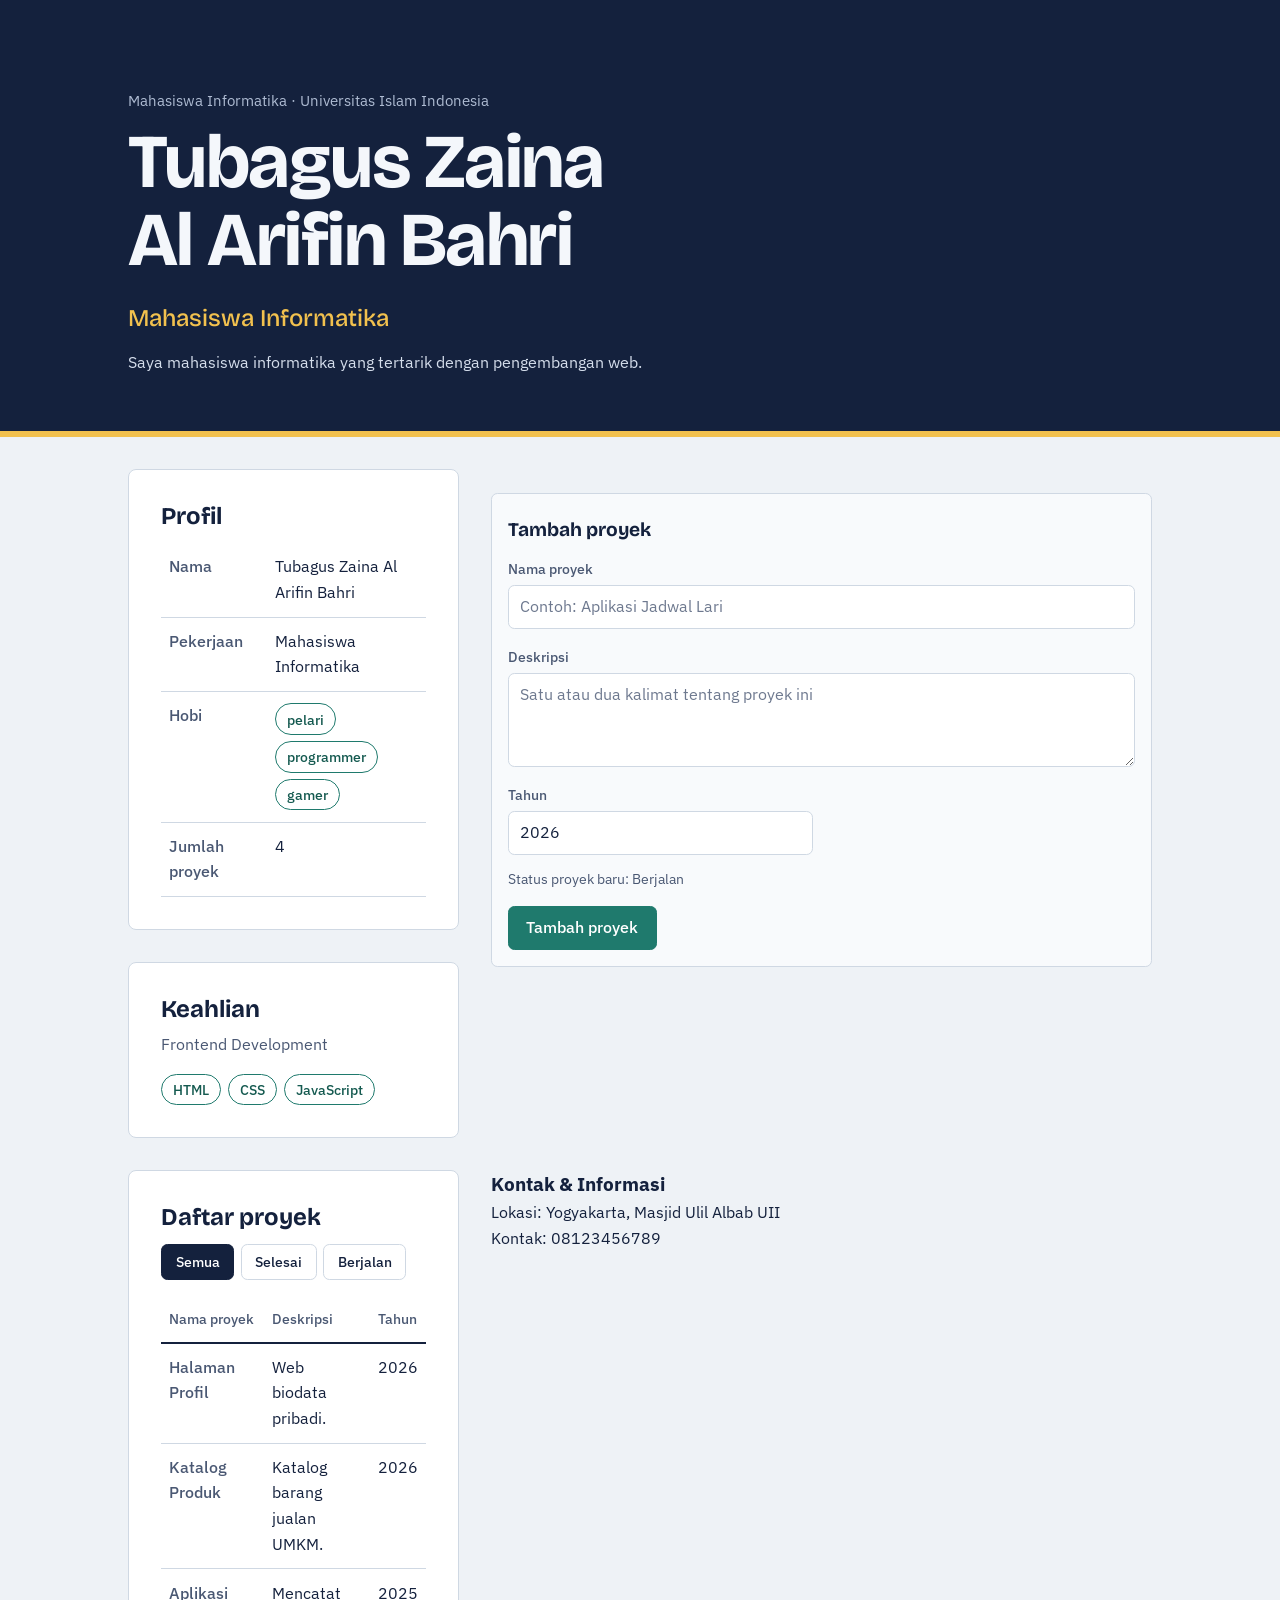
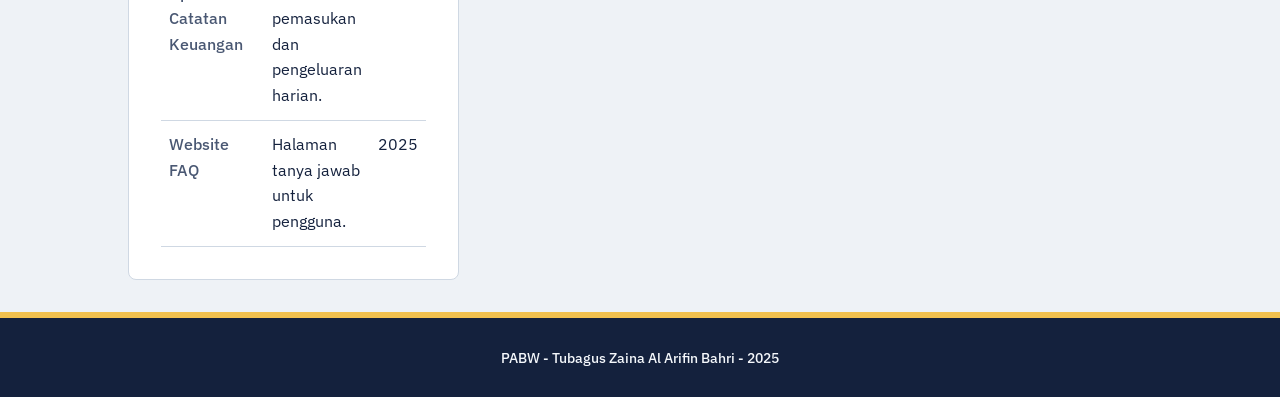
==== commit 0ebb25a4: "00.27" ====
--- a/worksheet-p8/index.html
+++ b/worksheet-p8/index.html
@@ -12,6 +12,7 @@
 </head>
 <body>
   <header class="hero">
+
     <div class="wadah">
       <p class="hero-meta">Mahasiswa Informatika · Universitas Islam Indonesia</p>
       <h1 id="nama" class="hero-nama">Tubagus Zaina Al Arifin Bahri</h1>
@@ -57,6 +58,28 @@
       </section>
     </div>
 
+    <form class="form-proyek" aria-labelledby="judul-form-proyek">
+        <h3 id="judul-form-proyek">Tambah proyek</h3>
+        <div class="form-grid">
+          <div class="field field--lebar">
+            <label for="input-judul">Nama proyek</label>
+            <input id="input-judul" name="judul" type="text" required maxlength="60" placeholder="Contoh: Aplikasi Jadwal Lari">
+          </div>
+          <div class="field field--lebar">
+            <label for="input-deskripsi">Deskripsi</label>
+            <textarea id="input-deskripsi" name="deskripsi" rows="3" required maxlength="160" placeholder="Satu atau dua kalimat tentang proyek ini"></textarea>
+          </div>
+          <div class="field">
+            <label for="input-tahun">Tahun</label>
+            <input id="input-tahun" name="tahun" type="number" required min="2000" max="2100" value="2026" inputmode="numeric">
+          </div>
+        </div>
+        <p class="form-status">Status proyek baru: Berjalan</p>
+        <div class="form-aksi">
+          <button type="button" class="tombol">Tambah proyek</button>
+        </div>
+      </form>
+
     <section class="panel panel-proyek" aria-labelledby="judul-proyek">
       <div class="proyek-kepala">
         <h2 id="judul-proyek">Daftar proyek</h2>
@@ -67,25 +90,6 @@
         </div>
       </div>
       <p id="hasil-filter" class="hasil-filter" aria-live="polite"></p>
-      <form id="form-proyek" class="form-proyek">
-        <h3>Tambah proyek</h3>
-        <div class="form-proyek-grid">
-          <label>
-            Nama proyek
-            <input name="judul" type="text" required maxlength="100">
-          </label>
-          <label>
-            Tahun
-            <input name="tahun" type="number" required min="1900" max="9999" value="2026">
-          </label>
-          <label class="form-proyek-deskripsi">
-            Deskripsi
-            <textarea name="deskripsi" required maxlength="500" rows="3"></textarea>
-          </label>
-        </div>
-        <button class="tombol-tambah" type="submit">Tambah proyek</button>
-        <p id="pesan-proyek" class="pesan-proyek" aria-live="polite"></p>
-      </form>
       <div class="tabel-gulir">
         <table class="tabel tabel-proyek">
           <thead>
@@ -98,6 +102,7 @@
           <tbody id="daftar-proyek"></tbody>
         </table>
       </div>
+      
     </section>
       <section id="kontak" class="card">
         <h3>Kontak & Informasi</h3>
--- a/worksheet-p8/css/style.css
+++ b/worksheet-p8/css/style.css
@@ -355,6 +355,138 @@
   font-weight: 500;
 }
 
+/* ===== Form tambah proyek ===== */
+.form-proyek {
+  margin-top: 1.5rem;
+  padding-top: 1.5rem;
+  border-top: 1px solid var(--garis);
+}
+
+.form-proyek h3 {
+  font-family: var(--font-judul);
+  font-size: 1.2rem;
+  line-height: 1.2;
+}
+
+.form-grid {
+  display: grid;
+  grid-template-columns: 1fr;
+  gap: 1rem;
+  margin-top: 1rem;
+}
+
+.field {
+  display: grid;
+  gap: 0.3rem;
+}
+
+.field label {
+  font-size: 0.9rem;
+  font-weight: 500;
+}
+
+.field input,
+.field select,
+.field textarea {
+  width: 100%;
+  font: inherit;
+  color: var(--tinta);
+  background: var(--kertas);
+  border: 1.5px solid var(--garis);
+  border-radius: 0.4rem;
+  padding: 0.5rem 0.7rem;
+}
+
+.field textarea {
+  resize: vertical;
+  min-height: 5rem;
+}
+
+.field input::placeholder,
+.field textarea::placeholder {
+  color: var(--tinta-pudar);
+  opacity: 0.8;
+}
+
+.field input:hover,
+.field select:hover,
+.field textarea:hover {
+  border-color: var(--tinta-pudar);
+}
+
+.field input:focus-visible,
+.field select:focus-visible,
+.field textarea:focus-visible {
+  outline: 3px solid var(--aksen);
+  outline-offset: 1px;
+  border-color: var(--aksen);
+}
+
+.field input:user-invalid,
+.field textarea:user-invalid {
+  border-color: #b3261e;
+}
+
+.form-status {
+  margin-top: 0.75rem;
+  color: var(--tinta-pudar);
+  font-size: 0.9rem;
+}
+
+.pesan-form {
+  margin-top: 0.75rem;
+  font-size: 0.95rem;
+  color: var(--tinta-pudar);
+}
+
+.pesan-form:empty {
+  display: none;
+}
+
+.form-aksi {
+  display: flex;
+  flex-wrap: wrap;
+  gap: 0.5rem;
+  margin-top: 1rem;
+}
+
+.tombol {
+  font: inherit;
+  font-weight: 500;
+  color: #ffffff;
+  background: var(--aksen);
+  border: 1.5px solid var(--aksen);
+  border-radius: 0.4rem;
+  padding: 0.5rem 1.1rem;
+  cursor: pointer;
+}
+
+.tombol:hover {
+  background: var(--aksen-gelap);
+  border-color: var(--aksen-gelap);
+}
+
+.tombol--sekunder {
+  color: var(--tinta);
+  background: transparent;
+  border-color: var(--garis);
+}
+
+.tombol--sekunder:hover {
+  background: transparent;
+  border-color: var(--tinta);
+}
+
+@media (min-width: 36rem) {
+  .form-grid {
+    grid-template-columns: 1fr 1fr;
+  }
+
+  .field--lebar {
+    grid-column: 1 / -1;
+  }
+}
+
 @media (max-width: 36rem) {
   .tabel-kaki thead {
     display: none;
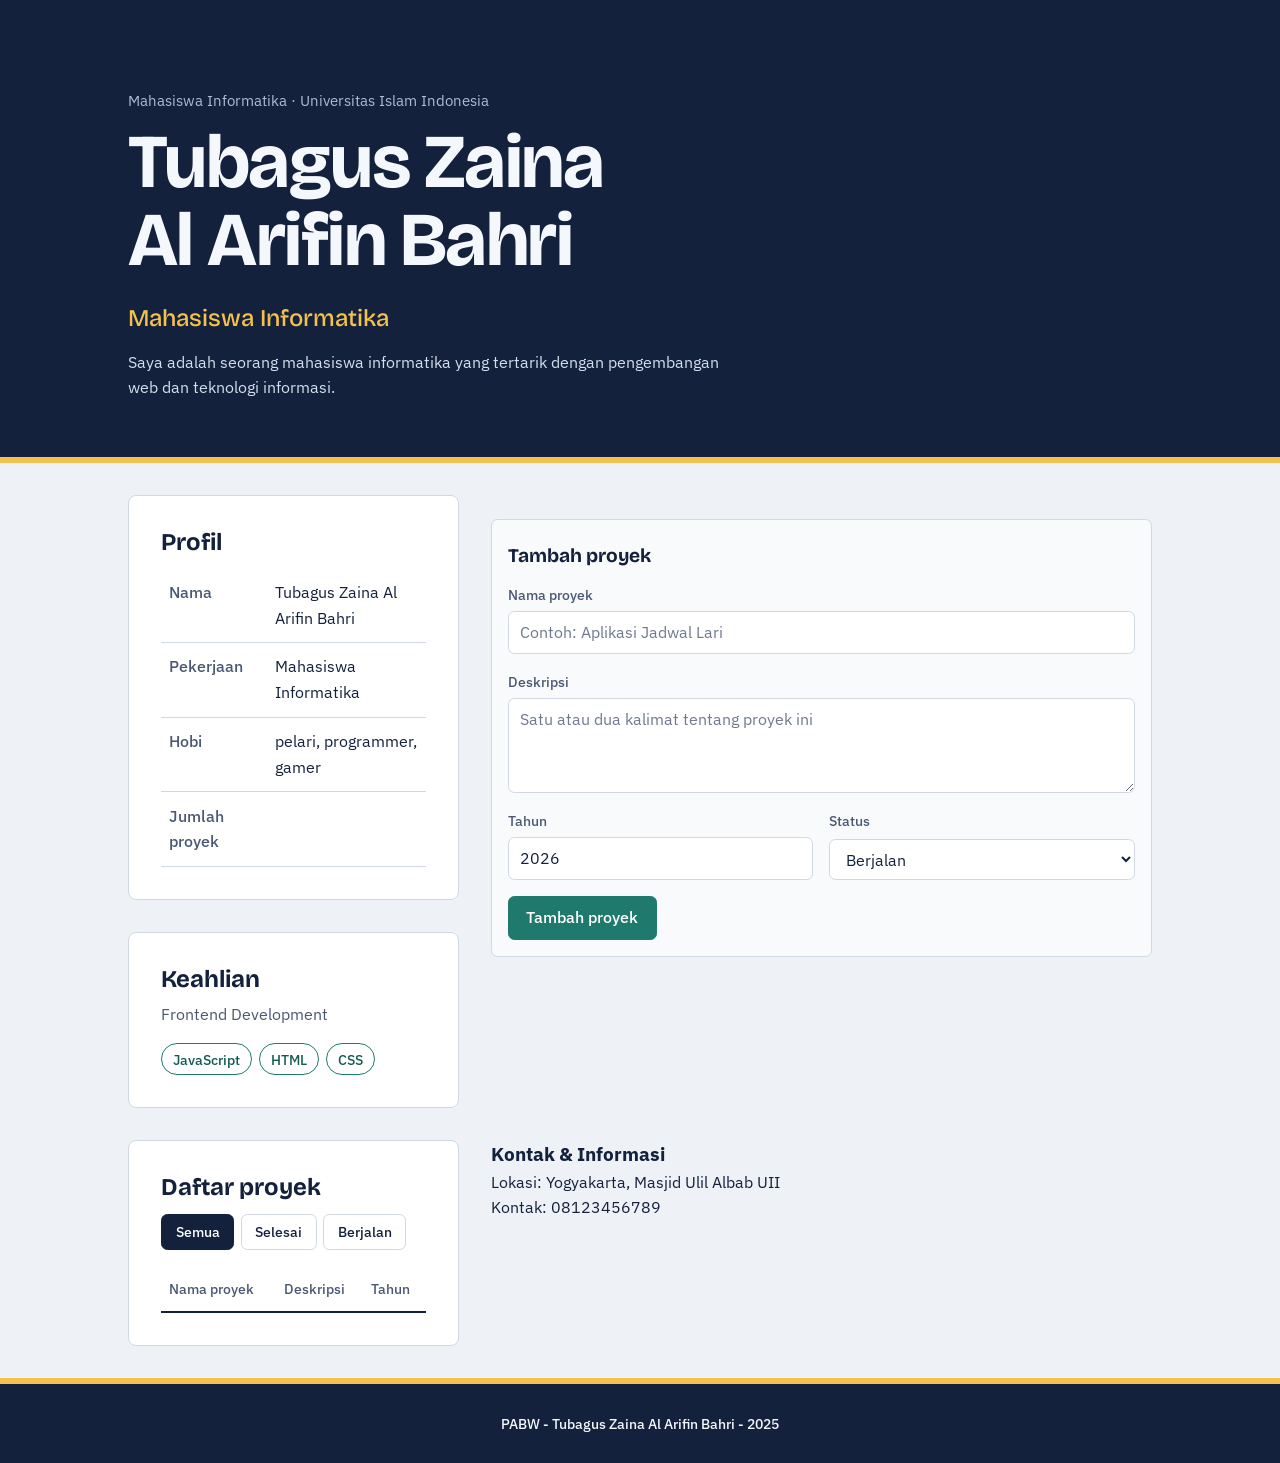
==== commit d88b3fc4: "00.30" ====
--- a/worksheet-p8/index.html
+++ b/worksheet-p8/index.html
@@ -58,12 +58,12 @@
       </section>
     </div>
 
-    <form class="form-proyek" aria-labelledby="judul-form-proyek">
-        <h3 id="judul-form-proyek">Tambah proyek</h3>
+      <form id="form-proyek" class="form-proyek" aria-labelledby="judul-form">
+        <h3 id="judul-form">Tambah proyek</h3>
         <div class="form-grid">
           <div class="field field--lebar">
             <label for="input-judul">Nama proyek</label>
-            <input id="input-judul" name="judul" type="text" required maxlength="60" placeholder="Contoh: Aplikasi Jadwal Lari">
+            <input type="text" id="input-judul" name="judul" required maxlength="60" placeholder="Contoh: Aplikasi Jadwal Lari">
           </div>
           <div class="field field--lebar">
             <label for="input-deskripsi">Deskripsi</label>
@@ -71,12 +71,19 @@
           </div>
           <div class="field">
             <label for="input-tahun">Tahun</label>
-            <input id="input-tahun" name="tahun" type="number" required min="2000" max="2100" value="2026" inputmode="numeric">
+            <input type="number" id="input-tahun" name="tahun" required min="2000" max="2100" value="2026" inputmode="numeric">
+          </div>
+          <div class="field">
+            <label for="input-status">Status</label>
+            <select id="input-status" name="selesai">
+              <option value="false">Berjalan</option>
+              <option value="true">Selesai</option>
+            </select>
           </div>
         </div>
-        <p class="form-status">Status proyek baru: Berjalan</p>
+        <p id="pesan-form" class="pesan-form" role="status" aria-live="polite"></p>
         <div class="form-aksi">
-          <button type="button" class="tombol">Tambah proyek</button>
+          <button type="submit" class="tombol">Tambah proyek</button>
         </div>
       </form>
 
@@ -121,7 +128,7 @@
           </tr>
         </tbody>
       </table>
-
+ 
     </div>
   </footer>
 
--- a/worksheet-p8/css/style.css
+++ b/worksheet-p8/css/style.css
@@ -427,12 +427,6 @@
   border-color: #b3261e;
 }
 
-.form-status {
-  margin-top: 0.75rem;
-  color: var(--tinta-pudar);
-  font-size: 0.9rem;
-}
-
 .pesan-form {
   margin-top: 0.75rem;
   font-size: 0.95rem;
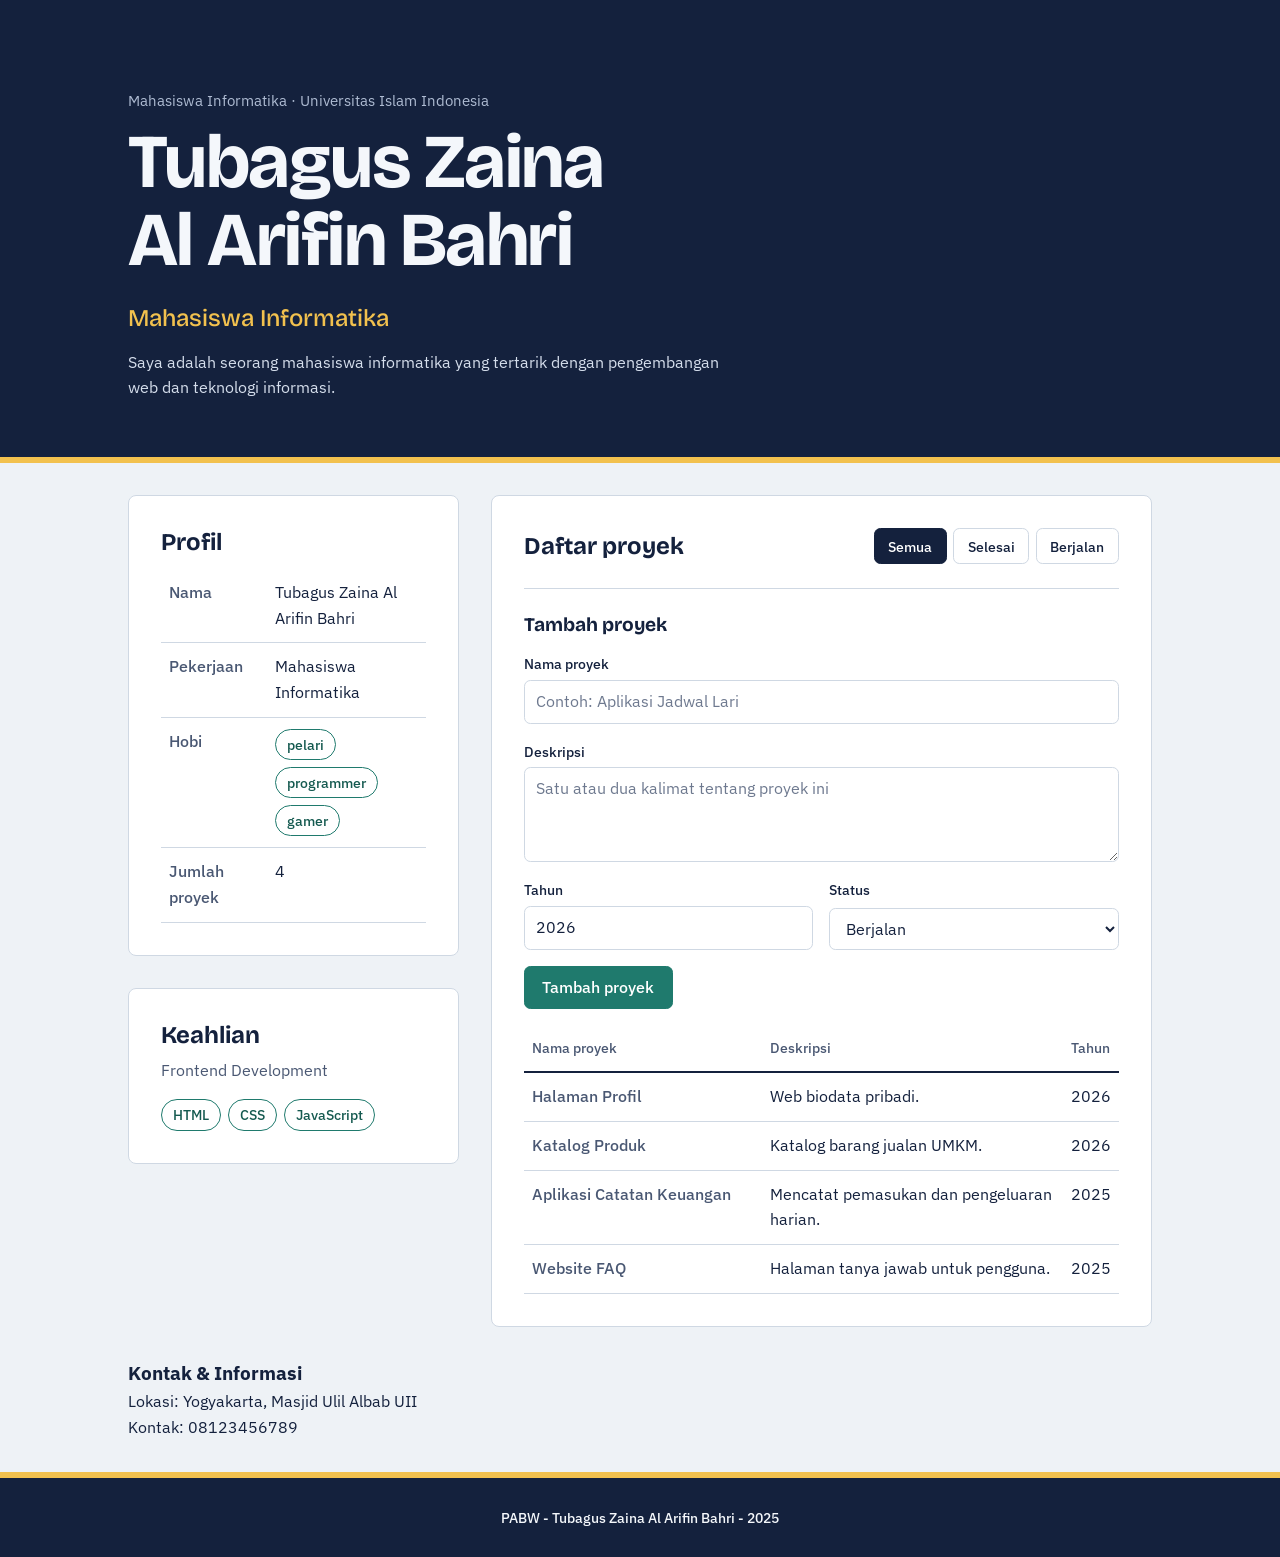
==== commit 653a86e8: "P8: pindahkan form tambah proyek ke dalam panel proyek dan hapus CSS form lama yang tidak terpakai" ====
--- a/worksheet-p8/index.html
+++ b/worksheet-p8/index.html
@@ -58,6 +58,16 @@
       </section>
     </div>
 
+    <section class="panel panel-proyek" aria-labelledby="judul-proyek">
+      <div class="proyek-kepala">
+        <h2 id="judul-proyek">Daftar proyek</h2>
+        <div class="filter" role="group" aria-label="Saring proyek">
+          <button type="button" class="filter-tombol" data-filter="semua" aria-pressed="true">Semua</button>
+          <button type="button" class="filter-tombol" data-filter="selesai" aria-pressed="false">Selesai</button>
+          <button type="button" class="filter-tombol" data-filter="berjalan" aria-pressed="false">Berjalan</button>
+        </div>
+      </div>
+      <p id="hasil-filter" class="hasil-filter" aria-live="polite"></p>
       <form id="form-proyek" class="form-proyek" aria-labelledby="judul-form">
         <h3 id="judul-form">Tambah proyek</h3>
         <div class="form-grid">
@@ -86,17 +96,6 @@
           <button type="submit" class="tombol">Tambah proyek</button>
         </div>
       </form>
-
-    <section class="panel panel-proyek" aria-labelledby="judul-proyek">
-      <div class="proyek-kepala">
-        <h2 id="judul-proyek">Daftar proyek</h2>
-        <div class="filter" role="group" aria-label="Saring proyek">
-          <button type="button" class="filter-tombol" data-filter="semua" aria-pressed="true">Semua</button>
-          <button type="button" class="filter-tombol" data-filter="selesai" aria-pressed="false">Selesai</button>
-          <button type="button" class="filter-tombol" data-filter="berjalan" aria-pressed="false">Berjalan</button>
-        </div>
-      </div>
-      <p id="hasil-filter" class="hasil-filter" aria-live="polite"></p>
       <div class="tabel-gulir">
         <table class="tabel tabel-proyek">
           <thead>
--- a/worksheet-p8/css/style.css
+++ b/worksheet-p8/css/style.css
@@ -230,76 +230,6 @@
   display: none;
 }
 
-.form-proyek {
-  margin-top: 1.25rem;
-  padding: 1rem;
-  border: 1px solid var(--garis);
-  border-radius: 0.4rem;
-  background: #f8fafc;
-}
-
-.form-proyek h3 {
-  margin-bottom: 0.75rem;
-  font-family: var(--font-judul);
-  font-size: 1.1rem;
-}
-
-.form-proyek-grid {
-  display: grid;
-  grid-template-columns: repeat(auto-fit, minmax(min(100%, 12rem), 1fr));
-  gap: 0.75rem;
-}
-
-.form-proyek label {
-  display: grid;
-  gap: 0.25rem;
-  color: var(--tinta-pudar);
-  font-size: 0.9rem;
-  font-weight: 500;
-}
-
-.form-proyek-deskripsi {
-  grid-column: 1 / -1;
-}
-
-.form-proyek input,
-.form-proyek textarea,
-.form-proyek select {
-  width: 100%;
-  padding: 0.55rem 0.65rem;
-  border: 1px solid var(--garis);
-  border-radius: 0.3rem;
-  background: var(--kertas);
-  color: var(--tinta);
-  font: inherit;
-}
-
-.form-proyek textarea {
-  resize: vertical;
-}
-
-.tombol-tambah {
-  margin-top: 0.85rem;
-  padding: 0.5rem 0.9rem;
-  border: 0;
-  border-radius: 0.35rem;
-  background: var(--aksen);
-  color: #ffffff;
-  font: inherit;
-  font-weight: 500;
-  cursor: pointer;
-}
-
-.tombol-tambah:hover {
-  background: var(--aksen-gelap);
-}
-
-.pesan-proyek {
-  margin-top: 0.5rem;
-  color: var(--aksen-gelap);
-  font-size: 0.9rem;
-}
-
 .tabel-gulir {
   margin-top: 1rem;
   overflow-x: auto;
